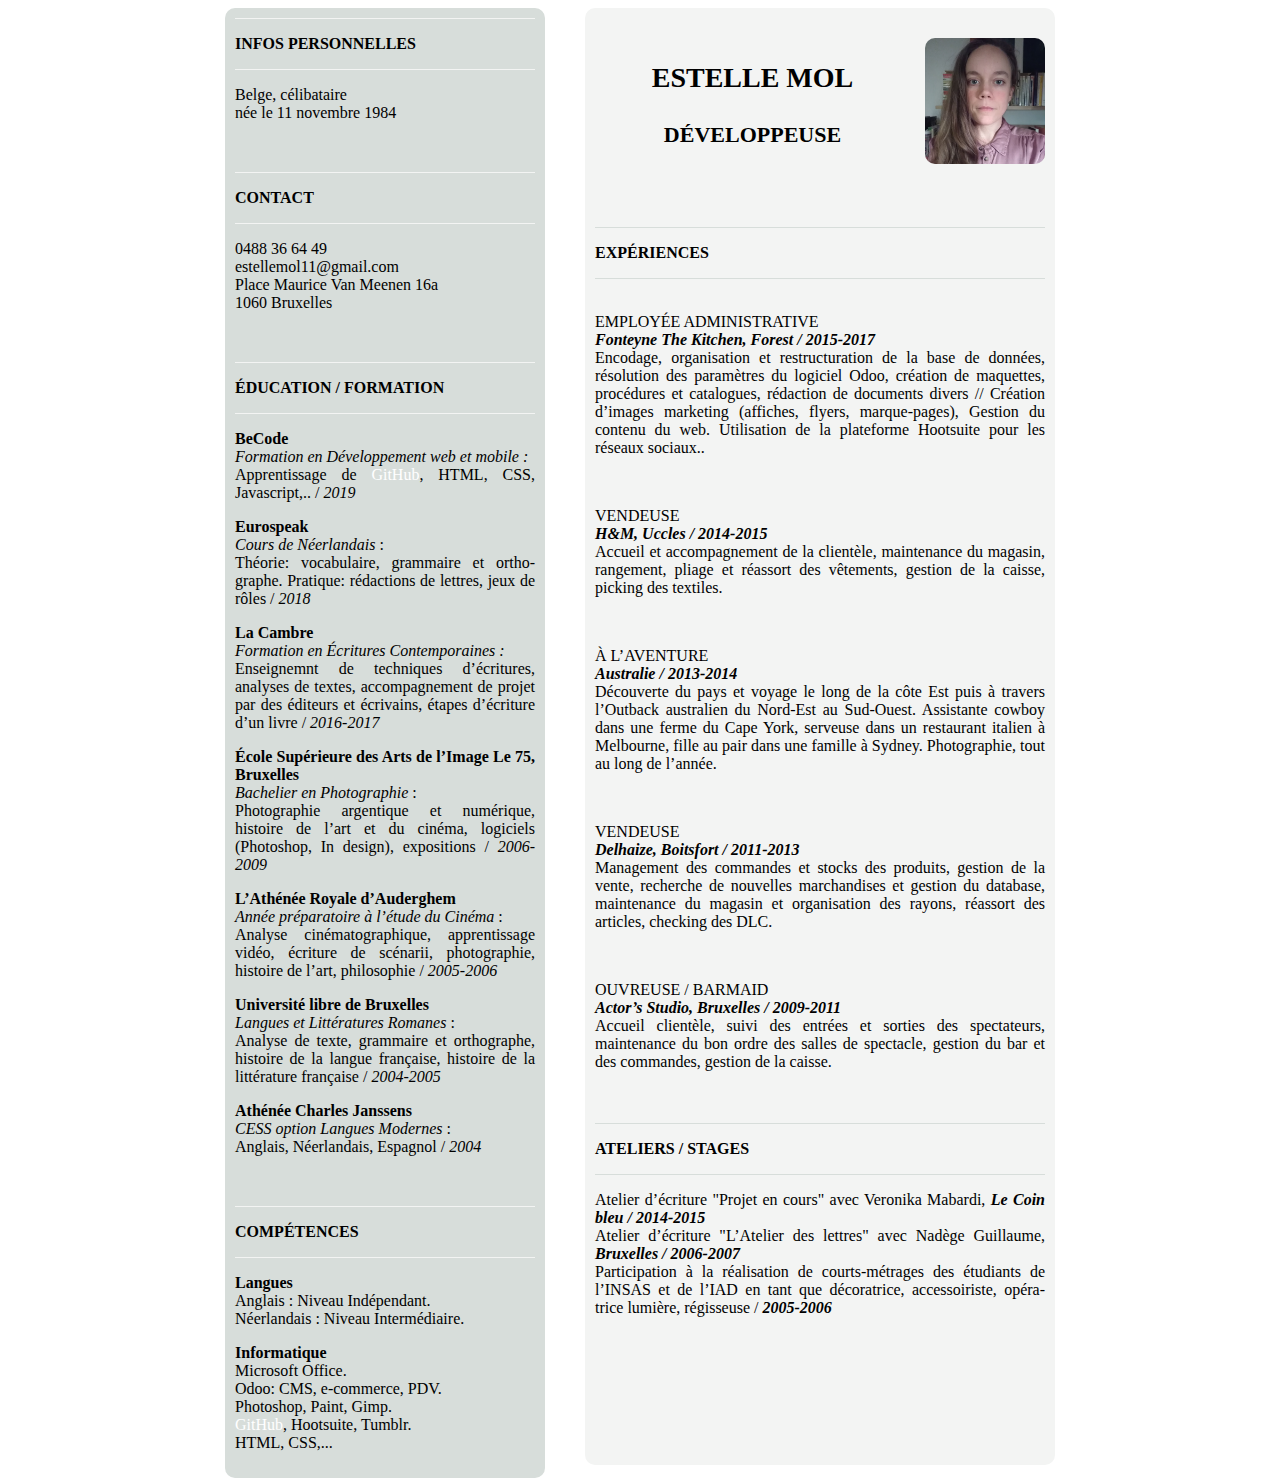
==== index.html @ 91d4a3ea "ajout contenu" ====
<!DOCTYPE html>
<html lang="en">
<head>
    <meta charset="UTF-8">
    <meta name="viewport" content="width=device-width, initial-scale=1.0">
    <meta http-equiv="X-UA-Compatible" content="ie=edge">
    <title>Mon-CV</title>
    <link rel="stylesheet" href="style.css">
</head>
<body>
    <section class="page">
        <section class="left">
            <section class="info">
                <section class="lignegauche">
                <p><strong>INFOS PERSONNELLES</strong></p>
                </section>
                <P>Belge, célibataire 
                    </br> née le 11 novembre 1984</P>
            </section>
            <section class="contact">
                <section class="lignegauche">
                <p><strong>CONTACT</strong></p>
                </section>
                <p>0488 36 64 49
                    </br>estellemol11@gmail.com
                    </br>Place Maurice Van Meenen 16a
                    </br>1060 Bruxelles</p>
            </section>
            <section class="formation">
                <section class="lignegauche">
                <p><strong>ÉDUCATION / FORMATION</strong></p>
                </section>
                    <p><strong>BeCode</strong>
                        </br><em>Formation en Développement web et mobile  :</em>
                        </br>Apprentissage de <a class="github" href="https://github.com/Estelle111/" target="blank">GitHub</a>, HTML, CSS, Javascript,..
                        / <em>2019</em></p>
                    <p><strong>Eurospeak</strong>
                        </br><em>Cours de Néerlandais</em> :
                        </br>Théorie: vocabulaire, grammaire et ortho-
                        graphe. Pratique: rédactions de lettres, jeux
                        de rôles / <em>2018</em></p>
                    <p><strong>La Cambre</strong>
                        </br><em>Formation en Écritures Contemporaines :</em>
                        </br>Enseignemnt de techniques d’écritures,
                        analyses de textes, accompagnement de
                        projet par des éditeurs et écrivains, étapes
                        d’écriture d’un livre / <em>2016-2017</em></p>
                    <p><strong>École Supérieure des Arts de l’Image Le 75, Bruxelles</strong>
                        </br><em>Bachelier en Photographie</em> :
                        </br>Photographie argentique et numérique, 
                        histoire de l’art et du cinéma, logiciels                              
                        (Photoshop, In design), expositions / <em>2006-2009</em></p>
                    <p><strong>L’Athénée Royale d’Auderghem</strong>
                        </br><em>Année préparatoire à l’étude du Cinéma</em> :
                        </br>Analyse cinématographique, apprentissage
                        vidéo, écriture de scénarii, photographie,
                        histoire de l’art, philosophie / <em>2005-2006</em></p>
                    <p><strong>Université libre de Bruxelles</strong>
                        </br><em>Langues et Littératures Romanes</em> :
                        </br>Analyse de texte, grammaire et orthographe, 
                        histoire de la langue française, histoire de 
                        la littérature française / <em>2004-2005</em></p>
                    <p><strong>Athénée Charles Janssens</strong>
                        <br/><em>CESS option Langues Modernes</em> : 
                        </br>Anglais, Néerlandais, Espagnol / <em>2004</em></p>
            </section>
            <section class="competence">
                <section class="lignegauche">
                <p><strong>COMPÉTENCES</strong></p>
                </section>
                    <p><strong>Langues</strong>
                        </br>Anglais : Niveau Indépendant.
                        </br>Néerlandais : Niveau Intermédiaire.</p>
                    <p><strong>Informatique</strong>
                        </br>Microsoft Office.
                        </br>Odoo: CMS, e-commerce, PDV.
                        </br>Photoshop, Paint, Gimp.
                        </br><a class="github" href="https://github.com/Estelle111/" target="blank">GitHub</a>, 
                        Hootsuite, Tumblr.
                        </br>HTML, CSS,...</p>
            </section>
        </section>
        <section class="right">
            <section class="nomphoto">
                <section class="nom">
                    <p class="nomtexte"><strong>ESTELLE MOL</strong></p>
                    <p class="titretexte"><strong>DÉVELOPPEUSE</strong></p>
                </section>
                <section ><img class="photo" src="profil.jpg">
                </section>
            </section>
            <section class="experience">
                <section class="lignedroite">
                <p><strong>EXPÉRIENCES</strong></p>
                </section>
                    </br>
                    <p>EMPLOYÉE ADMINISTRATIVE
                    </br><strong><em>Fonteyne The Kitchen, Forest / 2015-2017</em></strong>
                    <br/>Encodage, organisation et restructuration de la base de
                    données, résolution des paramètres du logiciel Odoo, création 
                    de maquettes, procédures et catalogues, rédaction de
                    documents divers // Création d’images marketing (affiches,
                    flyers, marque-pages), Gestion du contenu du web. Utilisation 
                    de la plateforme Hootsuite pour les réseaux sociaux..</p>
                    </br><p>VENDEUSE
                    </br><strong><em>H&M, Uccles / 2014-2015</em></strong>
                    </br>Accueil et accompagnement de la clientèle, maintenance
                    du magasin, rangement, pliage et réassort des vêtements,
                    gestion de la caisse, picking des textiles.</p>
                    </br><p>À L’AVENTURE
                    </br><strong><em>Australie / 2013-2014</em></strong>
                    </br>Découverte du pays et voyage le long de la côte Est puis à
                    travers l’Outback australien du Nord-Est au Sud-Ouest. Assistante 
                    cowboy dans une ferme du Cape York, serveuse                 
                    dans un restaurant italien à Melbourne, fille au pair dans                 
                    une famille à Sydney. Photographie, tout au long de l’année.</p>
                    </br><p>VENDEUSE
                    </br><strong><em>Delhaize, Boitsfort / 2011-2013</em></strong>
                    </br>Management des commandes et stocks des produits, gestion 
                    de la vente, recherche de nouvelles marchandises et                    
                    gestion du database, maintenance du magasin et organisation 
                    des rayons, réassort des articles, checking des DLC.</p>
                    </br><p>OUVREUSE / BARMAID
                    </br><strong><em>Actor’s Studio, Bruxelles / 2009-2011</em></strong>
                    </br>Accueil clientèle, suivi des entrées et sorties des 
                    spectateurs, maintenance du bon ordre des salles de spectacle,                   
                    gestion du bar et des commandes, gestion de la caisse.</p>
            </section>
            <section class="stage">
                <section class="lignedroite">
                <p><strong>ATELIERS / STAGES</strong></p>
                </section>
                <p>Atelier d’écriture "Projet en cours" avec Veronika Mabardi, <strong><em>Le Coin
                bleu / 2014-2015</em></strong>
                </br>Atelier d’écriture "L’Atelier des lettres" avec Nadège Guillaume,
                <strong><em>Bruxelles / 2006-2007</em></strong>
                </br>Participation à la réalisation de courts-métrages des étudiants de
                l’INSAS et de l’IAD en tant que décoratrice, accessoiriste, opéra-
                trice lumière, régisseuse / <strong><em>2005-2006</em></strong></p>
            </section>
        </section>
    </section>
</body>
</html>
---- style.css ----
.page {
    width: 830px;
    margin: auto;
    font-size: 16px;
    font-family: Cambria, Cochin, Georgia, Times, 'Times New Roman', serif;
}

/* strong {
    font-size: 17px;
} */

.left {
    margin-right: 0px;
    background-color: #D7DDDA;
    width: 300px;
    border-radius: 10px;
    padding: 10px 10px 10px 10px;
    float: left;
}

.info {
    margin-bottom: 50px;
    text-align: justify;
}

.contact {
    margin-bottom: 50px;
    text-align: justify;
}

.formation {
    margin-bottom: 50px;
    text-align: justify;
}

.competance {
    margin-bottom: 50px;
    text-align: justify;
}

.lignegauche {
    border: 1px solid #f3f4f3;
    border-left: none;
    border-right: none;
}

.right {
    margin-left: 2px;
    width: 450px;
    border-radius: 10px;
    padding: 10px 10px 10px 10px;
    float: right;
    background-color: #f3f4f3;
}

.nomphoto {
    height: 200px;
}

.nom {
    margin-top: 16px;
    width: 70%;
    float: left;
    text-align: center;
}

.nomtexte {
    font-size: 28px;
}

.titretexte {
    font-size: 22px;
}

.photo {
    margin-top: 20px;
    width:120px;
    border-radius: 10px;
    float: right;
}

.experience {
    margin-top: 9px;
    margin-bottom: 36px;
    text-align: justify;
    float: right;
}

.stage {
    margin-bottom: 122px;
    text-align: justify;
    float: right;
}

.lignedroite {
    border: 1px solid #D7DDDA;
    border-left: none;
    border-right: none;
}

.github {
    text-decoration: none;
    color: white;
}

.github:hover {
    color: black;
}
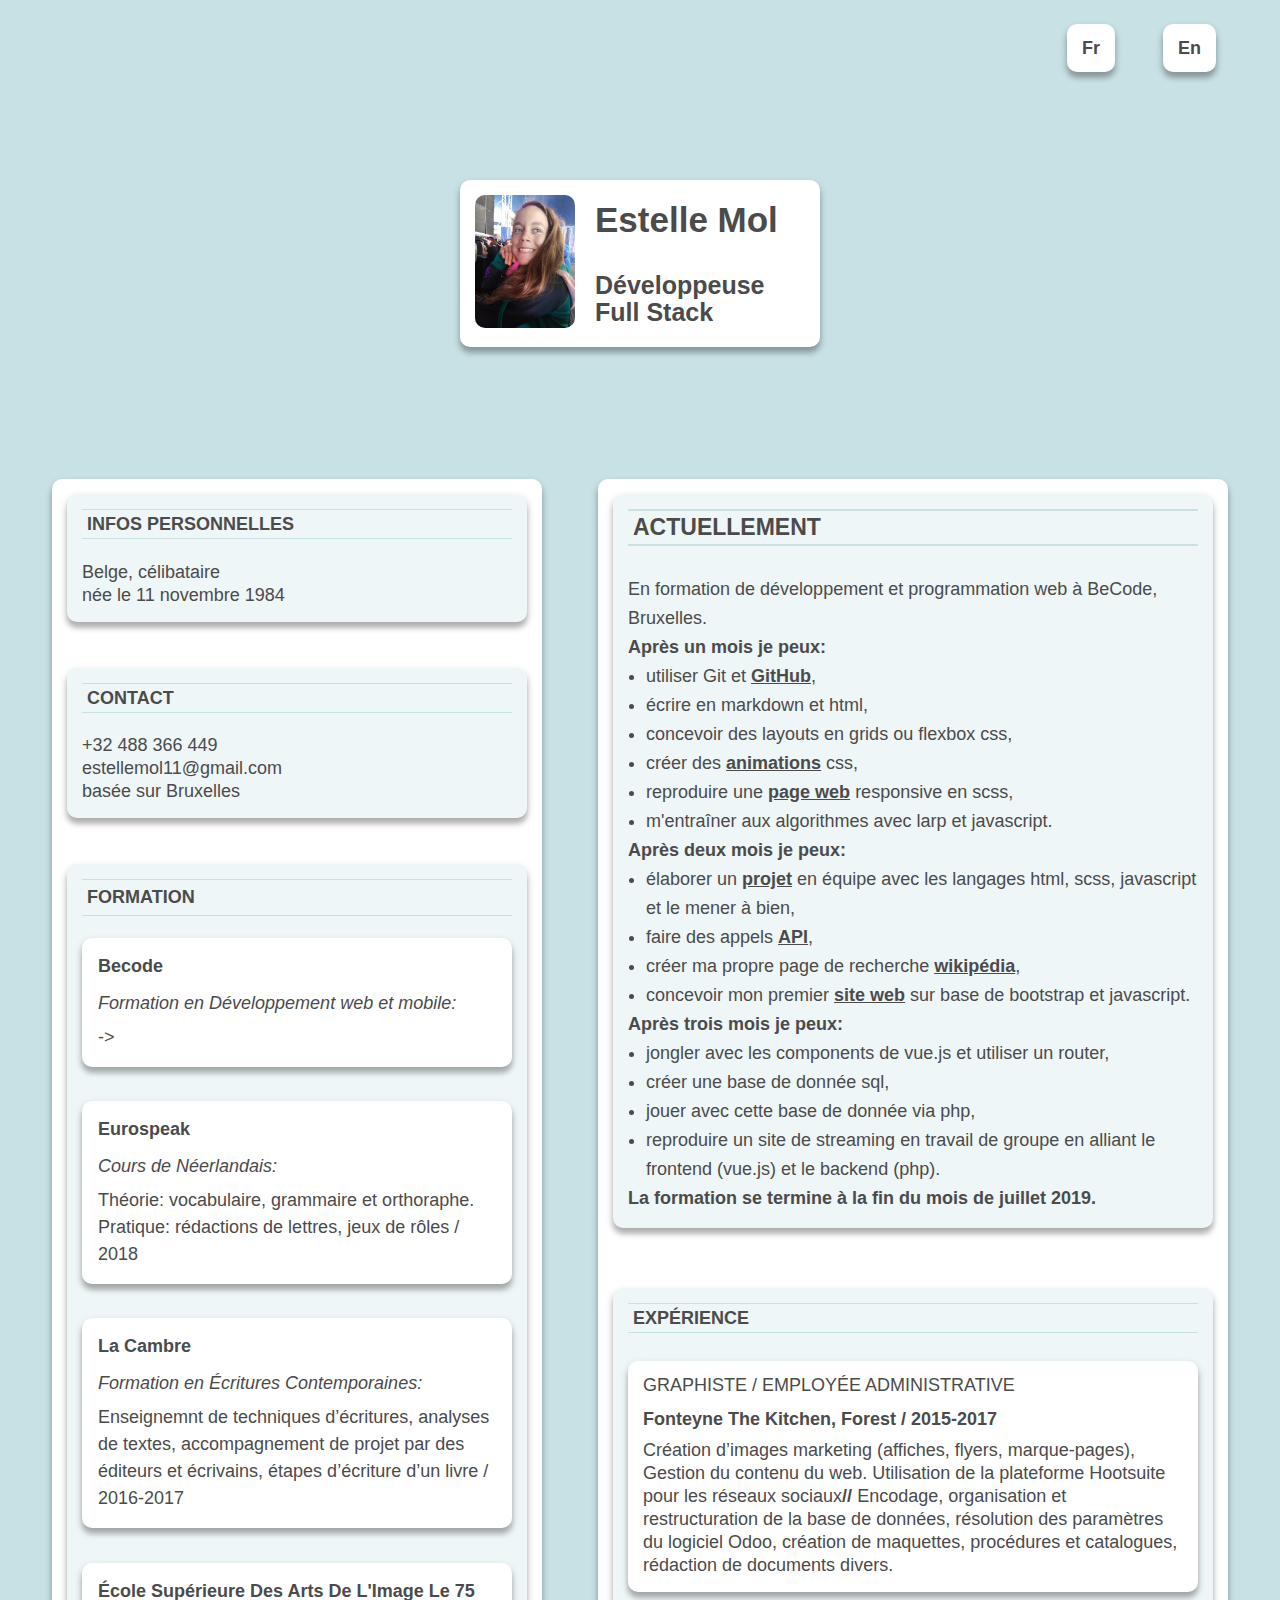
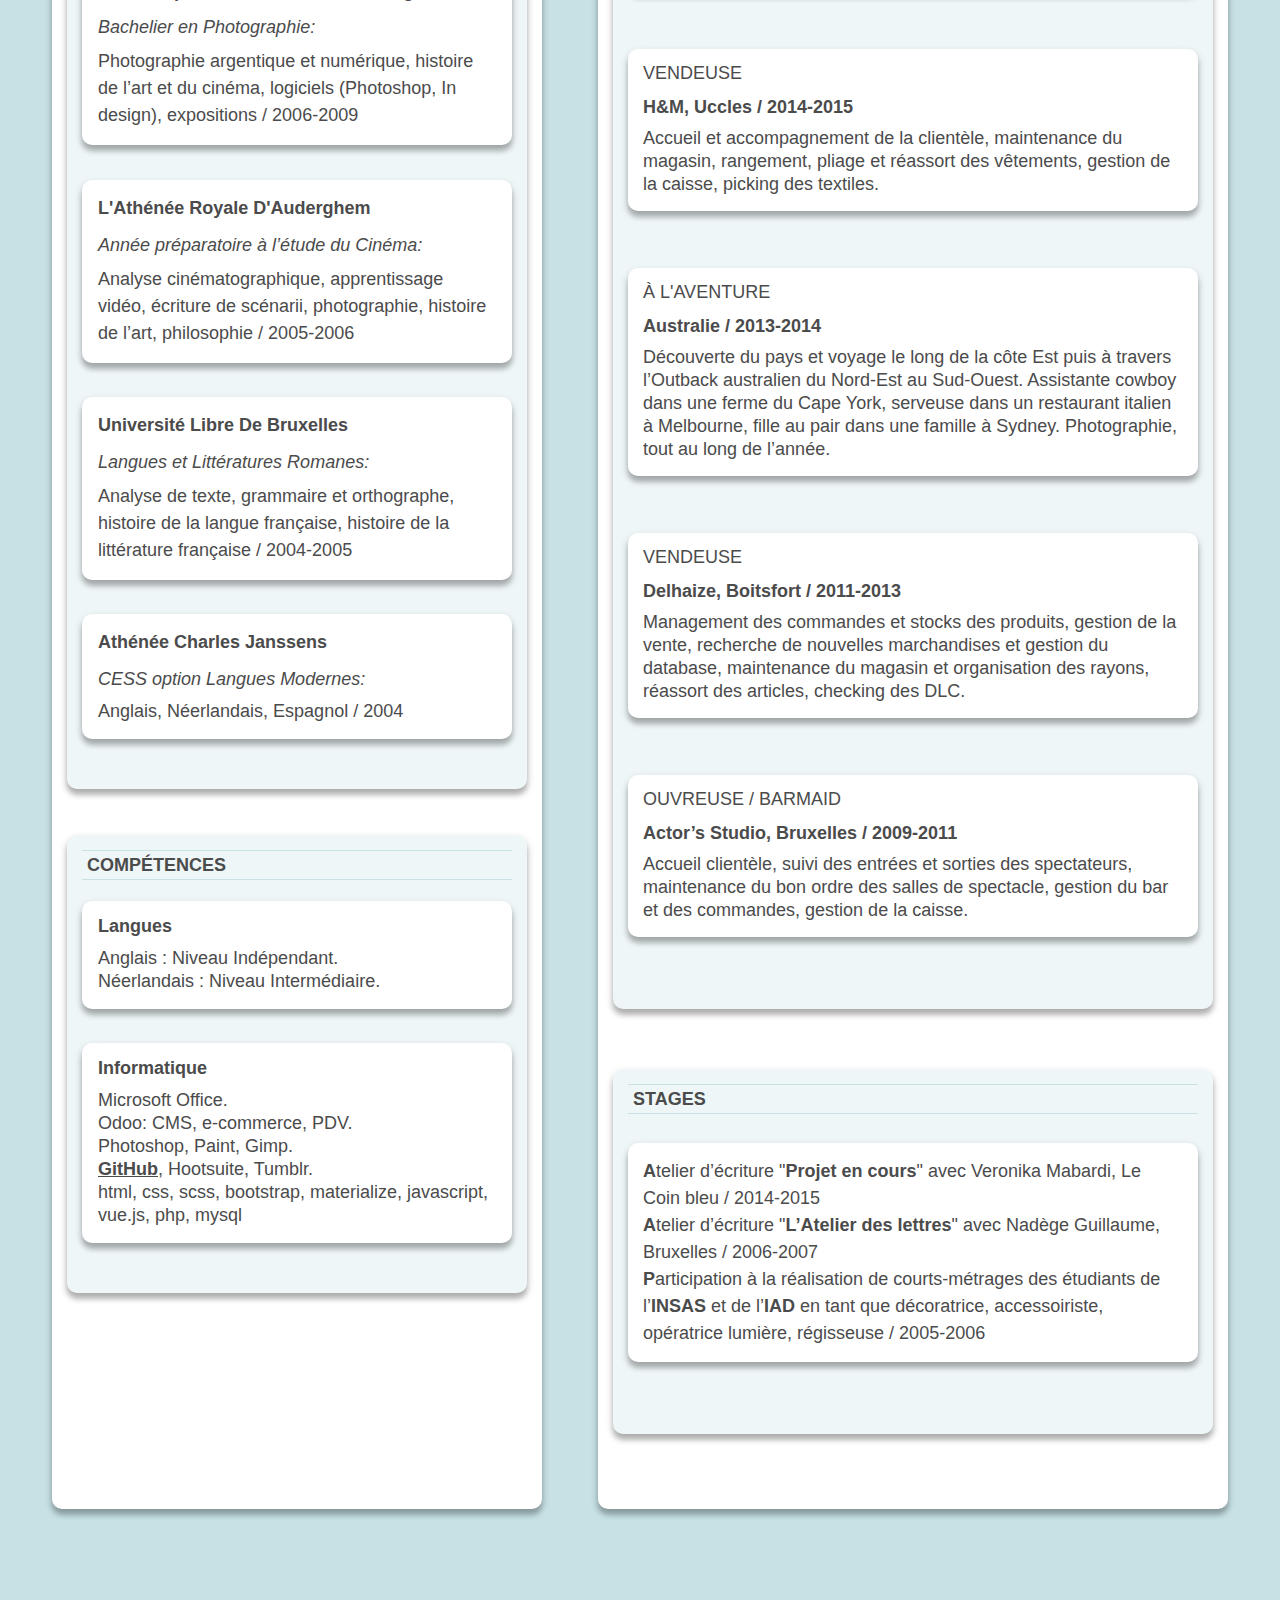
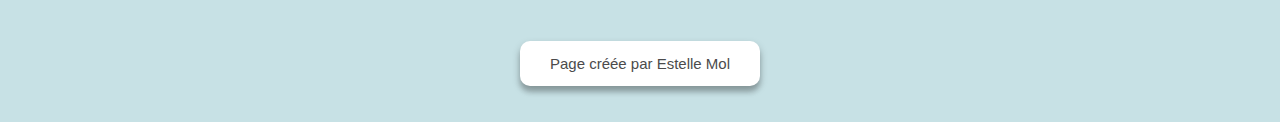
==== commit d1273781: "solved english link" ====
--- a/index.html
+++ b/index.html
@@ -4,141 +4,307 @@
     <meta charset="UTF-8">
     <meta name="viewport" content="width=device-width, initial-scale=1.0">
     <meta http-equiv="X-UA-Compatible" content="ie=edge">
-    <title>Mon-CV</title>
-    <link rel="stylesheet" href="style.css">
+    <link rel="stylesheet" href="./assets/css/style.css">
+    <title>Estelle_CV/FR</title>
 </head>
 <body>
-    <section class="page">
-        <section class="left">
-            <section class="info">
-                <section class="lignegauche">
-                <p><strong>INFOS PERSONNELLES</strong></p>
-                </section>
-                <P>Belge, célibataire 
-                    </br> née le 11 novembre 1984</P>
-            </section>
-            <section class="contact">
-                <section class="lignegauche">
-                <p><strong>CONTACT</strong></p>
-                </section>
-                <p>0488 36 64 49
-                    </br>estellemol11@gmail.com
-                    </br>Place Maurice Van Meenen 16a
-                    </br>1060 Bruxelles</p>
-            </section>
-            <section class="formation">
-                <section class="lignegauche">
-                <p><strong>ÉDUCATION / FORMATION</strong></p>
-                </section>
-                    <p><strong>BeCode</strong>
-                        </br><em>Formation en Développement web et mobile  :</em>
-                        </br>Apprentissage de <a class="github" href="https://github.com/Estelle111/" target="blank">GitHub</a>, HTML, CSS, Javascript,..
-                        / <em>2019</em></p>
-                    <p><strong>Eurospeak</strong>
-                        </br><em>Cours de Néerlandais</em> :
-                        </br>Théorie: vocabulaire, grammaire et ortho-
-                        graphe. Pratique: rédactions de lettres, jeux
-                        de rôles / <em>2018</em></p>
-                    <p><strong>La Cambre</strong>
-                        </br><em>Formation en Écritures Contemporaines :</em>
-                        </br>Enseignemnt de techniques d’écritures,
-                        analyses de textes, accompagnement de
-                        projet par des éditeurs et écrivains, étapes
-                        d’écriture d’un livre / <em>2016-2017</em></p>
-                    <p><strong>École Supérieure des Arts de l’Image Le 75, Bruxelles</strong>
-                        </br><em>Bachelier en Photographie</em> :
-                        </br>Photographie argentique et numérique, 
-                        histoire de l’art et du cinéma, logiciels                              
-                        (Photoshop, In design), expositions / <em>2006-2009</em></p>
-                    <p><strong>L’Athénée Royale d’Auderghem</strong>
-                        </br><em>Année préparatoire à l’étude du Cinéma</em> :
-                        </br>Analyse cinématographique, apprentissage
-                        vidéo, écriture de scénarii, photographie,
-                        histoire de l’art, philosophie / <em>2005-2006</em></p>
-                    <p><strong>Université libre de Bruxelles</strong>
-                        </br><em>Langues et Littératures Romanes</em> :
-                        </br>Analyse de texte, grammaire et orthographe, 
-                        histoire de la langue française, histoire de 
-                        la littérature française / <em>2004-2005</em></p>
-                    <p><strong>Athénée Charles Janssens</strong>
-                        <br/><em>CESS option Langues Modernes</em> : 
-                        </br>Anglais, Néerlandais, Espagnol / <em>2004</em></p>
-            </section>
-            <section class="competence">
-                <section class="lignegauche">
-                <p><strong>COMPÉTENCES</strong></p>
-                </section>
-                    <p><strong>Langues</strong>
-                        </br>Anglais : Niveau Indépendant.
-                        </br>Néerlandais : Niveau Intermédiaire.</p>
-                    <p><strong>Informatique</strong>
-                        </br>Microsoft Office.
-                        </br>Odoo: CMS, e-commerce, PDV.
-                        </br>Photoshop, Paint, Gimp.
-                        </br><a class="github" href="https://github.com/Estelle111/" target="blank">GitHub</a>, 
-                        Hootsuite, Tumblr.
-                        </br>HTML, CSS,...</p>
-            </section>
-        </section>
-        <section class="right">
-            <section class="nomphoto">
-                <section class="nom">
-                    <p class="nomtexte"><strong>ESTELLE MOL</strong></p>
-                    <p class="titretexte"><strong>DÉVELOPPEUSE</strong></p>
-                </section>
-                <section ><img class="photo" src="profil.jpg">
-                </section>
-            </section>
-            <section class="experience">
-                <section class="lignedroite">
-                <p><strong>EXPÉRIENCES</strong></p>
-                </section>
-                    </br>
-                    <p>EMPLOYÉE ADMINISTRATIVE
-                    </br><strong><em>Fonteyne The Kitchen, Forest / 2015-2017</em></strong>
-                    <br/>Encodage, organisation et restructuration de la base de
-                    données, résolution des paramètres du logiciel Odoo, création 
-                    de maquettes, procédures et catalogues, rédaction de
-                    documents divers // Création d’images marketing (affiches,
-                    flyers, marque-pages), Gestion du contenu du web. Utilisation 
-                    de la plateforme Hootsuite pour les réseaux sociaux..</p>
-                    </br><p>VENDEUSE
-                    </br><strong><em>H&M, Uccles / 2014-2015</em></strong>
-                    </br>Accueil et accompagnement de la clientèle, maintenance
-                    du magasin, rangement, pliage et réassort des vêtements,
-                    gestion de la caisse, picking des textiles.</p>
-                    </br><p>À L’AVENTURE
-                    </br><strong><em>Australie / 2013-2014</em></strong>
-                    </br>Découverte du pays et voyage le long de la côte Est puis à
-                    travers l’Outback australien du Nord-Est au Sud-Ouest. Assistante 
-                    cowboy dans une ferme du Cape York, serveuse                 
-                    dans un restaurant italien à Melbourne, fille au pair dans                 
-                    une famille à Sydney. Photographie, tout au long de l’année.</p>
-                    </br><p>VENDEUSE
-                    </br><strong><em>Delhaize, Boitsfort / 2011-2013</em></strong>
-                    </br>Management des commandes et stocks des produits, gestion 
-                    de la vente, recherche de nouvelles marchandises et                    
-                    gestion du database, maintenance du magasin et organisation 
-                    des rayons, réassort des articles, checking des DLC.</p>
-                    </br><p>OUVREUSE / BARMAID
-                    </br><strong><em>Actor’s Studio, Bruxelles / 2009-2011</em></strong>
-                    </br>Accueil clientèle, suivi des entrées et sorties des 
-                    spectateurs, maintenance du bon ordre des salles de spectacle,                   
-                    gestion du bar et des commandes, gestion de la caisse.</p>
-            </section>
-            <section class="stage">
-                <section class="lignedroite">
-                <p><strong>ATELIERS / STAGES</strong></p>
-                </section>
-                <p>Atelier d’écriture "Projet en cours" avec Veronika Mabardi, <strong><em>Le Coin
-                bleu / 2014-2015</em></strong>
-                </br>Atelier d’écriture "L’Atelier des lettres" avec Nadège Guillaume,
-                <strong><em>Bruxelles / 2006-2007</em></strong>
-                </br>Participation à la réalisation de courts-métrages des étudiants de
-                l’INSAS et de l’IAD en tant que décoratrice, accessoiriste, opéra-
-                trice lumière, régisseuse / <strong><em>2005-2006</em></strong></p>
-            </section>
-        </section>
-    </section>
+    <div class="container">
+        <header>
+            <nav>
+                <ul class="frEn">
+                    <li class="nav"><a class="linkNav" href="index.html">Fr</a></li>
+                    <li class="nav"><a class="linkNav" href="EN.html">En</a></li>
+                </ul>
+            </nav>
+            <div class="profileCard">
+                <div class="profile">
+                    <div>
+                        <img src="./assets/img/profile.jpg" alt="">
+                    </div>
+                    <div class="profileBloc">
+                        <div>
+                            <h1>estelle mol</h1>
+                        </div>
+                        <div class="devTitle textLineHeight">
+                            <h2>développeuse full stack</h2>
+                        </div>
+                    </div>
+                </div>
+            </div>
+        </header>
+        <div class="page">
+            <div class="leftPage">
+                <div class="twoFirstLeft blocMargin">
+                    <div class="leftTitle">
+                        <h3>infos personnelles</h3>
+                    </div>
+                    <div class="leftText">
+                        <p>Belge, célibataire</p>
+                        <p>née le 11 novembre 1984</p>
+                    </div>
+                </div>
+                <div class="twoFirstLeft blocMargin">
+                    <div class="leftTitle">
+                        <h3>contact</h3>
+                    </div>
+                    <div class="leftText">
+                        <p>+32 488 366 449</p>
+                        <p>estellemol11@gmail.com</p>
+                        <p>basée sur Bruxelles</p>
+                    </div>
+                </div>
+                <div class="formation blocMargin">
+                    <div class="leftTitle">
+                        <h3>formation</h3>
+                    </div>
+                    <div class="leftBloc">
+                        <div class="leftBlocTitle">
+                            <h4>becode</h4>
+                        </div>
+                        <div class="leftBlocSubtitle">
+                            <p>Formation en Développement web et mobile:</p>
+                        </div>
+                        <div class="leftBlocText">
+                            <p class="textLineHeight">-></p>
+                        </div>
+                    </div>
+                    <div class="leftBloc">
+                        <div class="leftBlocTitle">
+                            <h4>eurospeak</h4>
+                        </div>
+                        <div class="leftBlocSubtitle">
+                            <p>Cours de Néerlandais:</p>
+                        </div>
+                        <div class="leftBlocText">
+                            <p class="textLineHeight">Théorie: vocabulaire, grammaire et orthoraphe. 
+                             Pratique: rédactions de lettres, jeux de rôles / 2018</p>
+                        </div>
+                    </div>
+                    <div class="leftBloc">
+                        <div class="leftBlocTitle">
+                            <h4>la cambre</h4>
+                        </div>
+                        <div class="leftBlocSubtitle">
+                            <p>Formation en Écritures Contemporaines:</p>
+                        </div>
+                        <div class="leftBlocText">
+                            <p class="textLineHeight">Enseignemnt de techniques d’écritures,
+                            analyses de textes, accompagnement de
+                            projet par des éditeurs et écrivains, étapes
+                            d’écriture d’un livre / 2016-2017</p>
+                        </div>
+                    </div>
+                    <div class="leftBloc">
+                        <div class="leftBlocTitle">
+                            <h4>école supérieure des arts de l'Image le 75</h4>
+                        </div>
+                        <div class="leftBlocSubtitle">
+                            <p>Bachelier en Photographie:</p>
+                        </div>
+                        <div class="leftBlocText">
+                            <p class="textLineHeight">Photographie argentique et numérique, 
+                            histoire de l’art et du cinéma, logiciels                              
+                            (Photoshop, In design), expositions / 2006-2009</p>
+                        </div>
+                    </div>
+                    <div class="leftBloc">
+                        <div class="leftBlocTitle">
+                            <h4>l'Athénée royale d'Auderghem</h4>
+                        </div>
+                        <div class="leftBlocSubtitle">
+                            <p>Année préparatoire à l’étude du Cinéma:</p>
+                        </div>
+                        <div class="leftBlocText">
+                            <p class="textLineHeight">Analyse cinématographique, apprentissage
+                            vidéo, écriture de scénarii, photographie,
+                            histoire de l’art, philosophie / 2005-2006</p>
+                        </div>
+                    </div>
+                    <div class="leftBloc">
+                        <div class="leftBlocTitle">
+                            <h4>université libre de bruxelles</h4>
+                        </div>
+                        <div class="leftBlocSubtitle">
+                            <p>Langues et Littératures Romanes:</p>
+                        </div>
+                        <div class="leftBlocText">
+                            <p class="textLineHeight">Analyse de texte, grammaire et orthographe, 
+                            histoire de la langue française, histoire de 
+                            la littérature française / 2004-2005</p>
+                        </div>
+                    </div>
+                    <div class="leftBloc">
+                        <div class="leftBlocTitle">
+                            <h4>athénée charles janssens</h4>
+                        </div>
+                        <div class="leftBlocSubtitle">
+                            <p>CESS option Langues Modernes:</p>
+                        </div>
+                        <div class="leftBlocText">
+                            <p>Anglais, Néerlandais, Espagnol / 2004</p>
+                        </div>
+                    </div>
+                </div>
+                <div class="blocMargin">
+                    <div class="leftTitle">
+                        <h3>compétences</h3>
+                    </div>
+                    <div class="leftBloc">
+                        <div class="leftBlocTitle">
+                            <h4>langues</h4>
+                        </div>
+                        <div class="leftBlocText">
+                            <p>Anglais : Niveau Indépendant.</p>
+                            <p>Néerlandais : Niveau Intermédiaire.</p>
+                        </div>
+                    </div>
+                    <div class="leftBloc">
+                        <div class="leftBlocTitle">
+                            <h4>informatique</h4>
+                        </div>
+                        <div class="leftBlocText">
+                            <p>Microsoft Office.</p>
+                            <p>Odoo: CMS, e-commerce, PDV.</p>
+                            <p>Photoshop, Paint, Gimp.</p>
+                            <p><a class="link" href="https://github.com/Estelle111/" target="blank">GitHub</a>, 
+                                Hootsuite, Tumblr.</p>
+                            <p>html, css, scss, bootstrap, materialize, javascript, vue.js, php, mysql</p>
+                        </div>
+                    </div>
+                </div>
+            </div>
+            <div class="rightPage">
+                <div class="now blocMargin">
+                    <div>
+                        <h2 class="nowTitle">actuellement</h2>
+                    </div>
+                    <div class="rightBlocText">
+                        <p class="textLineHeightRight">En formation de développement et programmation web à BeCode, Bruxelles.</p> 
+                        <p class="bold textLineHeightRight">Après un mois je peux:</p>
+                        <ul class="nowUlist textLineHeightRight">
+                            <li class="nowList">utiliser Git et <a class="link" href="https://github.com/Estelle111/" target="blank">GitHub</a>,</li>
+                            <li class="nowList">écrire en markdown et html,</li>
+                            <li class="nowList">concevoir des layouts en grids ou flexbox css,</li>
+                            <li class="nowList">créer des <a class="link" href="https://estelle111.github.io/Star-Wars-Crawl/" target="blank">animations</a> css,</li>
+                            <li class="nowList">reproduire une <a class="link" href="https://estelle111.github.io/starting-web-developpment/" target="blank">page web</a> responsive en scss,</li>
+                            <li class="nowList">m'entraîner aux algorithmes avec larp et javascript.</li>
+                        </ul>                       
+                        <p class="bold textLineHeightRight">Après deux mois je peux:</p>
+                        <ul class="nowUlist textLineHeightRight">
+                            <li class="nowList">élaborer un <a class="link" href="https://estelle111.github.io/clicker-project/" target="blank">projet</a> en équipe avec les langages html, scss, javascript et le mener à bien,</li> 
+                            <li class="nowList">faire des appels <a class="link" href="https://estelle111.github.io/API-bootstrap/site_1/" target="blank">API</a>,</li> 
+                            <li class="nowList">créer ma propre page de recherche <a class="link" href="https://estelle111.github.io/API-bootstrap/site_2/" target="blank">wikipédia</a>,</li> 
+                            <li class="nowList">concevoir mon premier <a class="link" href="https://estelle111.github.io/bootstrap-resto-website/" target="blank">site web</a> sur base de bootstrap et javascript.</li> 
+                        </ul>
+                        <p class="bold textLineHeightRight">Après trois mois je peux:</p> 
+                        <ul class="nowUlist textLineHeightRight">
+                            <li class="nowList">jongler avec les components de vue.js et utiliser un router,</li>  
+                            <li class="nowList">créer une base de donnée sql,</li>  
+                            <li class="nowList">jouer avec cette base de donnée via php,</li>  
+                            <li class="nowList">reproduire un site de streaming en travail de groupe en alliant le frontend (vue.js) et le backend (php).</li>  
+                        </ul>
+                        <p class="bold textLineHeightRight">La formation se termine à la fin du mois de juillet 2019. </p>
+                    </div>
+                </div>
+                    <div class="blocMargin">
+                        <div>
+                            <h3>expérience</h3>
+                        </div>
+                        <div class="rightBloc">
+                            <div class="rightBlocTitle">
+                                <p>graphiste / employée administrative</p>
+                            </div>
+                            <div class="rightBlocSubtitle">
+                                <p>Fonteyne The Kitchen, Forest / 2015-2017</p>
+                            </div>
+                            <div class="rightBlocText">
+                                    <p>Création d’images marketing (affiches,
+                                    flyers, marque-pages), Gestion du contenu du web. Utilisation 
+                                    de la plateforme Hootsuite pour les réseaux sociaux<strong>//</strong> Encodage, organisation et restructuration de la base de
+                                    données, résolution des paramètres du logiciel Odoo, création 
+                                    de maquettes, procédures et catalogues, rédaction de
+                                    documents divers.</p>
+                            </div>
+                        </div>
+                        <div class="rightBloc">
+                            <div class="rightBlocTitle">
+                                <p>vendeuse</p>
+                            </div>
+                            <div class="rightBlocSubtitle">
+                                <p>H&M, Uccles / 2014-2015</p>
+                            </div>
+                            <div class="rightBlocText">
+                                <p>Accueil et accompagnement de la clientèle, maintenance
+                                du magasin, rangement, pliage et réassort des vêtements,
+                                gestion de la caisse, picking des textiles.</p>
+                            </div>
+                        </div>
+                        <div class="rightBloc">
+                            <div class="rightBlocTitle">
+                                <p>à l'aventure</p>
+                            </div>
+                            <div class="rightBlocSubtitle">
+                                <p>Australie / 2013-2014</p>
+                            </div>
+                            <div class="rightBlocText">
+                                <p>Découverte du pays et voyage le long de la côte Est puis à
+                                travers l’Outback australien du Nord-Est au Sud-Ouest. Assistante 
+                                cowboy dans une ferme du Cape York, serveuse                 
+                                dans un restaurant italien à Melbourne, fille au pair dans                 
+                                une famille à Sydney. Photographie, tout au long de l’année.</p>
+                            </div>
+                        </div>
+                        <div class="rightBloc">
+                            <div class="rightBlocTitle">
+                                <p>vendeuse</p>
+                            </div>
+                            <div class="rightBlocSubtitle">
+                                <p>Delhaize, Boitsfort / 2011-2013</p>
+                            </div>
+                            <div class="rightBlocText">
+                                <p>Management des commandes et stocks des produits, gestion 
+                                de la vente, recherche de nouvelles marchandises et                    
+                                gestion du database, maintenance du magasin et organisation 
+                                des rayons, réassort des articles, checking des DLC.</p>
+                            </div>
+                        </div>
+                        <div class="rightBloc">
+                            <div class="rightBlocTitle">
+                                <p>ouvreuse / barmaid</p>
+                            </div>
+                            <div class="rightBlocSubtitle">
+                                <p>Actor’s Studio, Bruxelles / 2009-2011</p>
+                            </div>
+                            <div class="rightBlocText">
+                                <p>Accueil clientèle, suivi des entrées et sorties des 
+                                spectateurs, maintenance du bon ordre des salles de spectacle,                   
+                                gestion du bar et des commandes, gestion de la caisse.</p>
+                            </div>
+                        </div>
+                    </div>
+                    <div class="blocMargin">
+                        <div>
+                            <h3>stages</h3>
+                        </div>
+                        <div class="rightBloc">
+                            <div>
+                                <p class="textLineHeight"><strong>A</strong>telier d’écriture "<strong>Projet en cours</strong>" avec Veronika Mabardi, 
+                                Le Coin bleu / 2014-2015</p>
+                            </div>
+                            <div>
+                                <p class="textLineHeight"><strong>A</strong>telier d’écriture "<strong>L’Atelier des lettres</strong>" avec Nadège Guillaume,
+                                Bruxelles / 2006-2007</p>
+                            </div>
+                            <div>
+                                <p class="textLineHeight"><strong>P</strong>articipation à la réalisation de courts-métrages des étudiants de
+                                l’<strong>INSAS</strong> et de l’<strong>IAD</strong> en tant que décoratrice, accessoiriste, 
+                                opératrice lumière, régisseuse / 2005-2006</p>
+                            </div>
+                        </div>
+                    </div>
+            </div>
+        </div>
+        <footer>Page créée par Estelle Mol</footer>
+    </div>
 </body>
 </html>--- a/assets/css/style.css
+++ b/assets/css/style.css
@@ -0,0 +1,242 @@
+html, body, div, span, applet, object, iframe, h1, h2, h3, h4, h5, h6, p, blockquote, pre, a, abbr, acronym, address, big, cite, code, del, dfn, em, img, ins, kbd, q, s, samp, small, strike, strong, sub, sup, tt, var, b, u, i, center, dl, dt, dd, ol, ul, li, fieldset, form, label, legend, table, caption, tbody, tfoot, thead, tr, th, td, article, aside, canvas, details, embed, figure, figcaption, footer, header, hgroup, menu, nav, output, ruby, section, summary, time, mark, audio, video {
+  margin: 0;
+  padding: 0;
+  border: 0;
+  font-size: 100%;
+  font-family: Arial,sans-serif;
+  vertical-align: baseline; }
+
+/* HTML5 display-role reset for older browsers */
+article, aside, details, figcaption, figure, footer, header, hgroup, menu, nav, section {
+  display: block; }
+
+body {
+  line-height: 1; }
+
+ol, ul {
+  list-style: none; }
+
+blockquote, q {
+  quotes: none; }
+
+blockquote:before, blockquote:after {
+  content: '';
+  content: none; }
+
+q:before, q:after {
+  content: '';
+  content: none; }
+
+table {
+  border-collapse: collapse;
+  border-spacing: 0; }
+
+.container {
+  margin: auto;
+  max-width: 1200px;
+  min-width: 300px;
+  width: 95%;
+  font-family: 'Montserrat', sans-serif;
+  font-size: 18px;
+  color: #4b4b4c; }
+
+body {
+  background-color: #c7e1e5; }
+
+.frEn {
+  display: flex;
+  justify-content: flex-end;
+  margin-bottom: 7%; }
+  .frEn .nav {
+    margin: 2%;
+    background-color: white;
+    padding: 15px 15px 15px 15px;
+    border-radius: 10px;
+    box-shadow: 0 4px 8px 0 rgba(0, 0, 0, 0.2), 0 6px 5px 0 rgba(0, 0, 0, 0.19); }
+    .frEn .nav:hover {
+      transform: scale(0.9);
+      cursor: pointer; }
+  .frEn .linkNav {
+    text-decoration: none;
+    color: #4b4b4c;
+    font-weight: bold; }
+
+.profileCard {
+  display: flex;
+  justify-content: center; }
+  .profileCard .profile {
+    display: flex;
+    max-width: 330px;
+    min-width: 300px;
+    width: 100%;
+    background-color: white;
+    padding: 15px 15px 15px 15px;
+    border-radius: 10px;
+    box-shadow: 0 4px 8px 0 rgba(0, 0, 0, 0.2), 0 6px 5px 0 rgba(0, 0, 0, 0.19); }
+  .profileCard:hover {
+    transform: scale(1.1); }
+  .profileCard .profileBloc {
+    display: flex;
+    flex-direction: column;
+    justify-content: space-around;
+    margin: 2%;
+    margin-left: 20px; }
+    .profileCard .profileBloc h1 {
+      text-transform: capitalize;
+      font-size: 35px;
+      margin-bottom: 35px; }
+    .profileCard .profileBloc .devTitle {
+      font-size: 25px;
+      text-transform: capitalize; }
+
+img {
+  width: 100px;
+  border-radius: 10px; }
+
+.page {
+  display: flex;
+  justify-content: space-between;
+  height: auto;
+  margin-top: 10%; }
+
+@media only screen and (max-width: 600px) {
+  .page {
+    flex-wrap: wrap;
+    font-size: 15px; }
+
+  .profile {
+    transform: scale(0.9); } }
+h3 {
+  margin-bottom: 5%;
+  padding: 5px;
+  text-transform: uppercase;
+  border: 1px solid #c7e1e5;
+  border-style: solid hidden; }
+
+.textLineHeight {
+  line-height: 27px; }
+
+.leftPage {
+  display: flex;
+  flex-direction: column;
+  max-width: 460px;
+  min-width: 300px;
+  width: 100%;
+  height: auto;
+  background-color: white;
+  padding: 15px 15px 15px 15px;
+  border-radius: 10px;
+  box-shadow: 0 4px 8px 0 rgba(0, 0, 0, 0.2), 0 6px 5px 0 rgba(0, 0, 0, 0.19);
+  margin: 1%; }
+
+.leftText {
+  line-height: 23px; }
+
+.twoFirstLeft:hover {
+  transform: scale(1.1); }
+
+.blocMargin {
+  margin-bottom: 10%;
+  padding: 15px;
+  background-color: #eef6f7;
+  border-radius: 10px;
+  box-shadow: 0 4px 8px 0 rgba(0, 0, 0, 0.2), 0 6px 5px 0 rgba(0, 0, 0, 0.19); }
+
+.leftBloc {
+  margin-bottom: 8%;
+  padding: 16px;
+  background-color: white;
+  border-radius: 10px;
+  box-shadow: 0 4px 8px 0 rgba(0, 0, 0, 0.2), 0 6px 5px 0 rgba(0, 0, 0, 0.19); }
+  .leftBloc:hover {
+    transform: scale(1.1); }
+  .leftBloc .leftBlocTitle {
+    margin-bottom: 3%;
+    text-transform: capitalize; }
+  .leftBloc .leftBlocSubtitle {
+    margin-bottom: 2%;
+    font-style: italic; }
+  .leftBloc .leftBlocText {
+    line-height: 23px; }
+
+.formation {
+  display: flex;
+  flex-direction: column;
+  justify-content: space-around;
+  height: auto;
+  line-height: 25px; }
+
+.rightPage {
+  display: flex;
+  flex-direction: column;
+  max-width: 600px;
+  min-width: 300px;
+  width: 100%;
+  height: auto;
+  background-color: white;
+  padding: 15px 15px 15px 15px;
+  border-radius: 10px;
+  box-shadow: 0 4px 8px 0 rgba(0, 0, 0, 0.2), 0 6px 5px 0 rgba(0, 0, 0, 0.19);
+  margin: 1%; }
+
+.nowTitle {
+  margin-bottom: 5%;
+  text-transform: uppercase;
+  font-size: 23px;
+  padding: 5px;
+  border: 2px solid #c7e1e5;
+  border-style: solid hidden; }
+
+.now {
+  margin-bottom: 10%; }
+  .now:hover {
+    transform: scale(1.1); }
+
+.bold {
+  font-weight: bold; }
+
+.nowUlist {
+  padding-left: 18px; }
+  .nowUlist .nowList {
+    list-style: disc; }
+
+.link {
+  color: #4b4b4c;
+  font-weight: bold; }
+  .link:hover {
+    color: #c7e1e5; }
+
+.textLineHeightRight {
+  line-height: 29px; }
+
+.rightBloc {
+  margin-bottom: 10%;
+  background-color: white;
+  padding: 15px 15px 15px 15px;
+  border-radius: 10px;
+  box-shadow: 0 4px 8px 0 rgba(0, 0, 0, 0.2), 0 6px 5px 0 rgba(0, 0, 0, 0.19); }
+  .rightBloc:hover {
+    transform: scale(1.1); }
+  .rightBloc .rightBlocTitle {
+    margin-bottom: 3%;
+    text-transform: uppercase; }
+  .rightBloc .rightBlocSubtitle {
+    margin-bottom: 2%;
+    font-weight: bold; }
+
+.rightBlocText {
+  line-height: 23px; }
+
+footer {
+  font-size: 15px;
+  text-align: center;
+  margin: 10% 40% 3% 40%;
+  padding-bottom: 4%;
+  background-color: white;
+  padding: 15px 15px 15px 15px;
+  border-radius: 10px;
+  box-shadow: 0 4px 8px 0 rgba(0, 0, 0, 0.2), 0 6px 5px 0 rgba(0, 0, 0, 0.19); }
+  footer:hover {
+    transform: scale(1.1); }
+
+/*# sourceMappingURL=style.css.map */
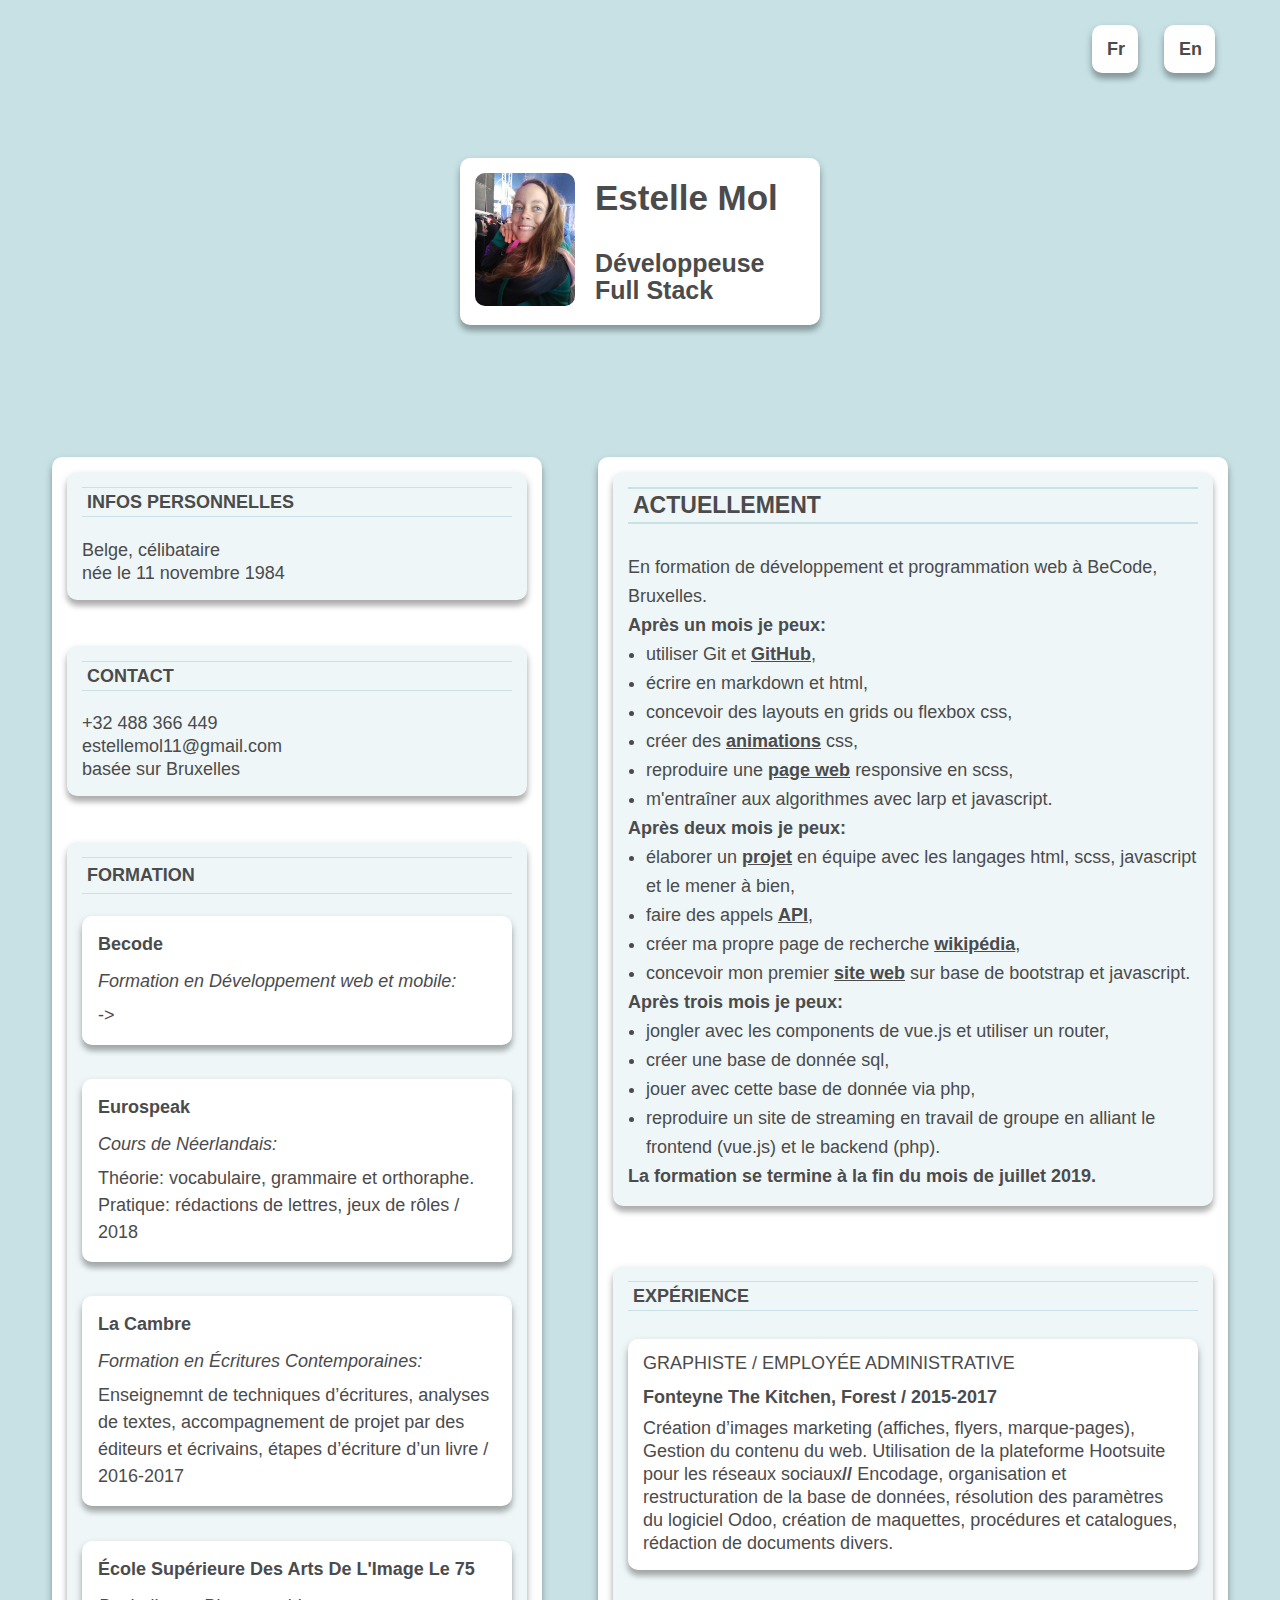
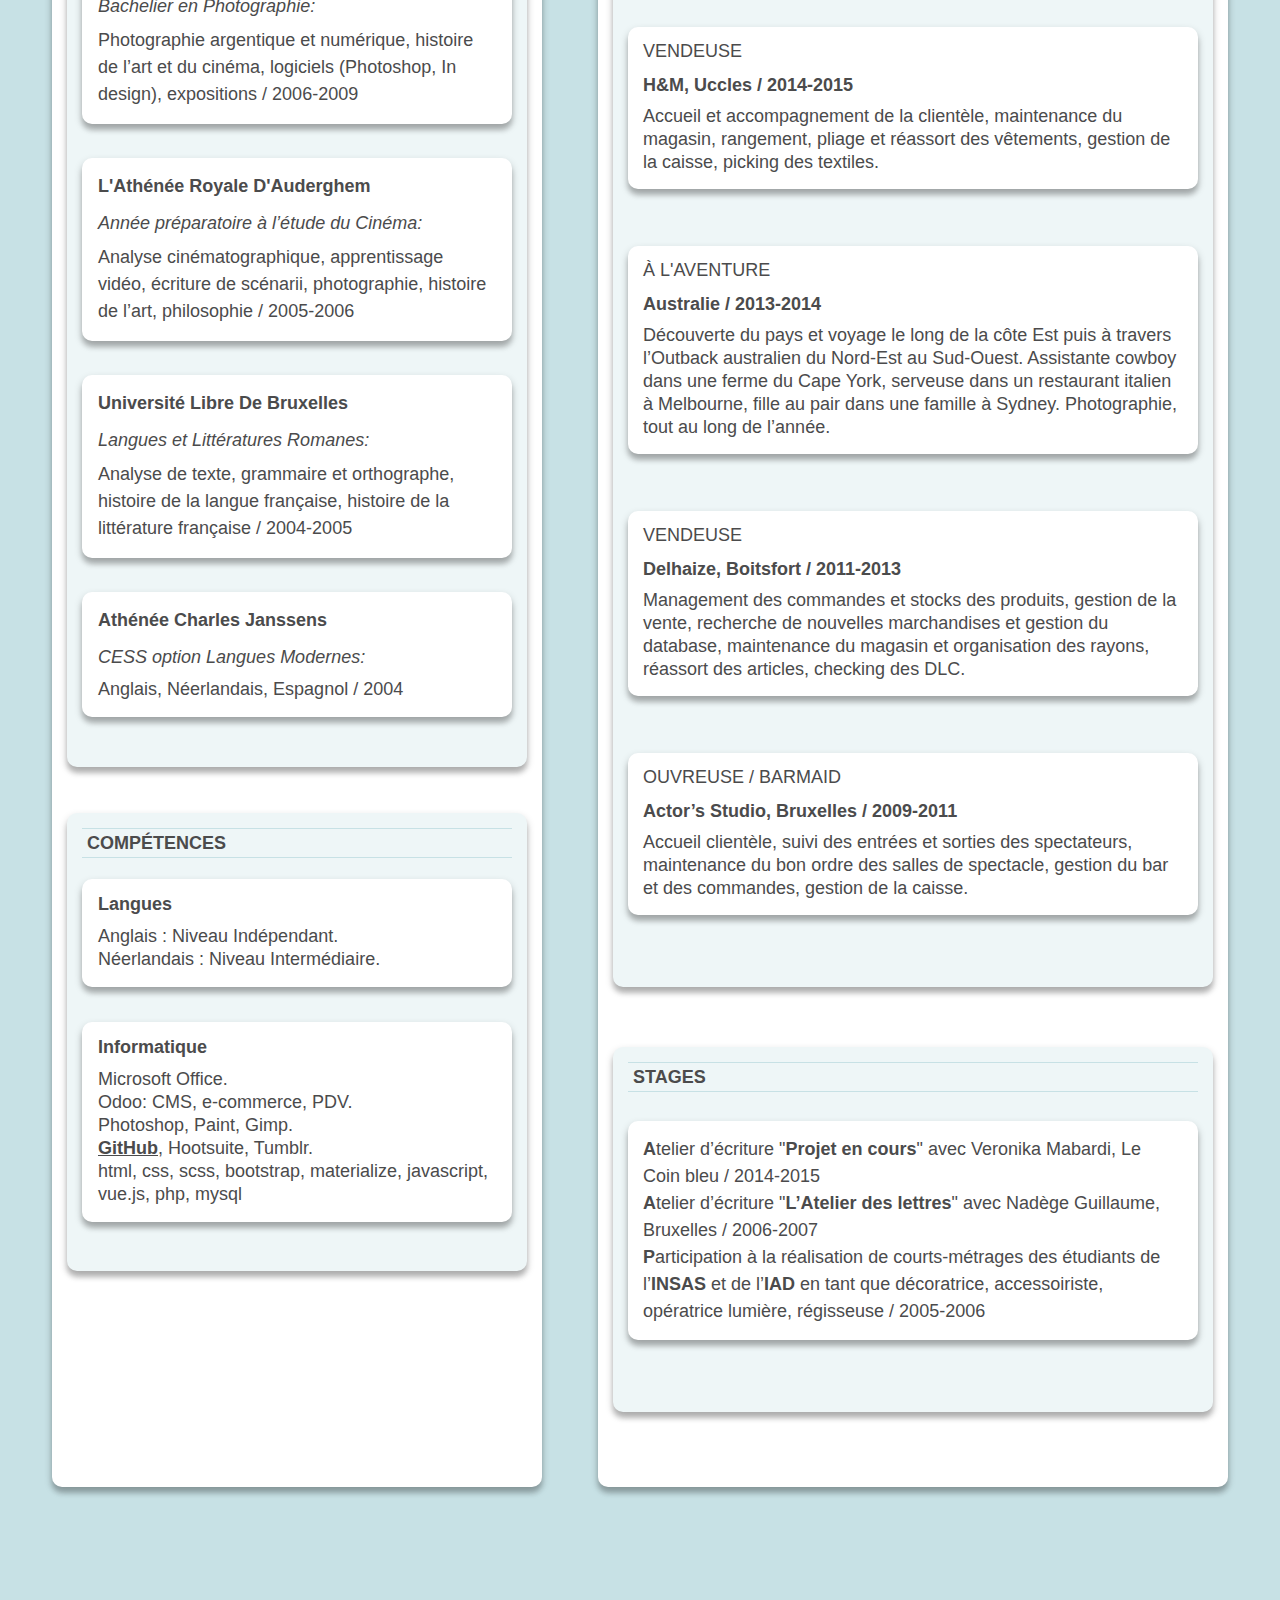
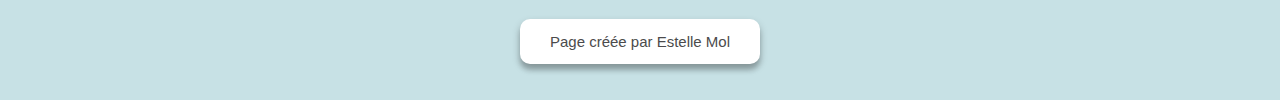
==== commit c8375b83: "div links" ====
--- a/index.html
+++ b/index.html
@@ -12,8 +12,8 @@
         <header>
             <nav>
                 <ul class="frEn">
-                    <li class="nav"><a class="linkNav" href="index.html">Fr</a></li>
-                    <li class="nav"><a class="linkNav" href="EN.html">En</a></li>
+                    <a class="linkNav" href="index.html"><li class="nav">Fr</li></a>
+                    <a class="linkNav" href="EN.html"><li class="nav">En</li></a>
                 </ul>
             </nav>
             <div class="profileCard">
--- a/assets/css/style.css
+++ b/assets/css/style.css
@@ -59,7 +59,8 @@
   .frEn .linkNav {
     text-decoration: none;
     color: #4b4b4c;
-    font-weight: bold; }
+    font-weight: bold;
+    margin: 2% 2% 0 0; }
 
 .profileCard {
   display: flex;
